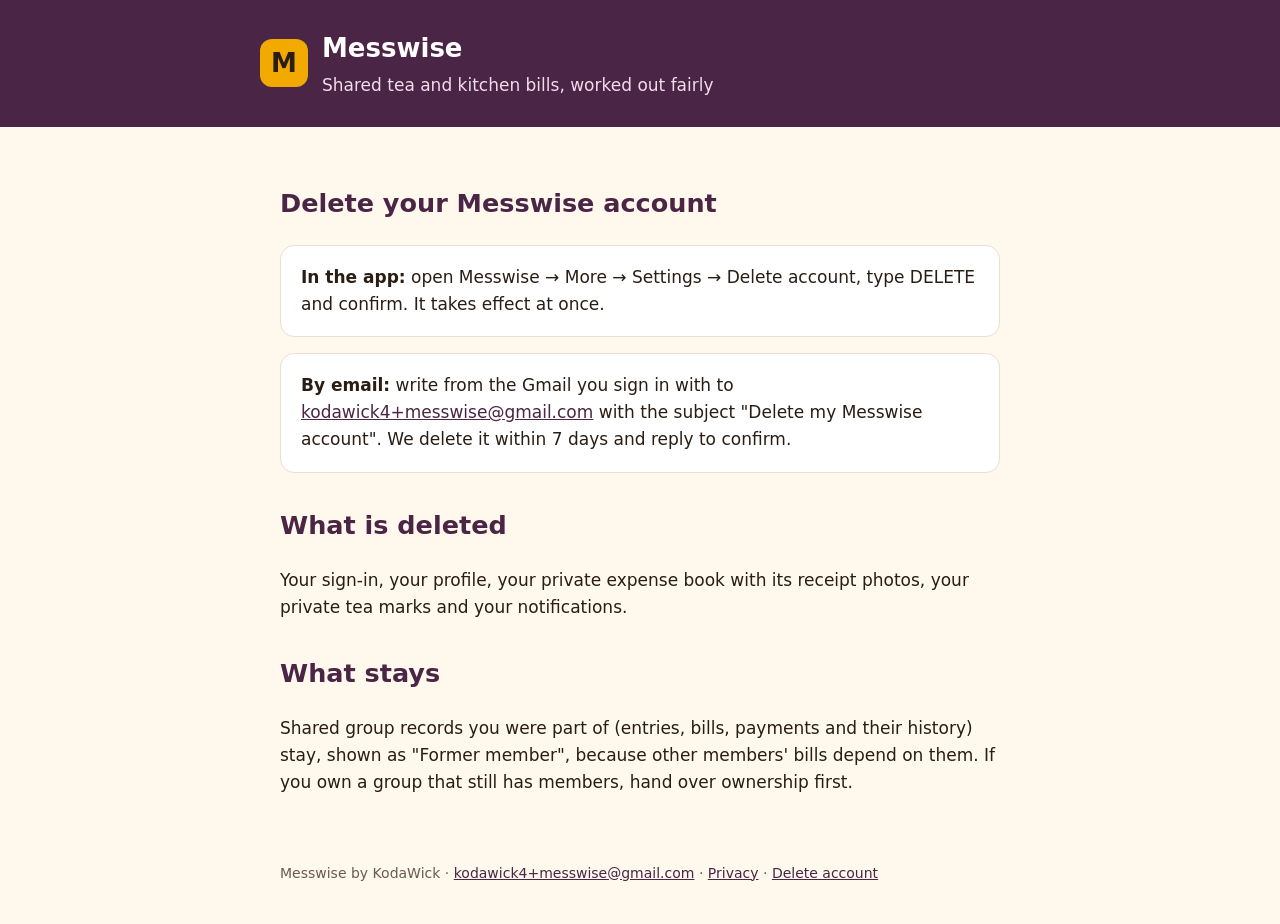
==== site/delete-account.html @ d35a5787 "Messwise 1.0.0: Android app, Supabase backend, reports, site and store assets Co-Authored-By: Claude" ====
<!doctype html><html lang="en"><head><meta charset="utf-8"><meta name="viewport" content="width=device-width,initial-scale=1"><link rel="stylesheet" href="style.css"><title>Delete your Messwise account</title></head><body><header><div class="w"><div class="mark">M</div><div><h1>Messwise</h1><p>Shared tea and kitchen bills, worked out fairly</p></div></div></header><main>
<h2>Delete your Messwise account</h2>
<div class="card"><strong>In the app:</strong> open Messwise → More → Settings → Delete account, type DELETE and confirm. It takes effect at once.</div>
<div class="card"><strong>By email:</strong> write from the Gmail you sign in with to <a href="mailto:kodawick4+messwise@gmail.com?subject=Delete%20my%20Messwise%20account">kodawick4+messwise@gmail.com</a> with the subject "Delete my Messwise account". We delete it within 7 days and reply to confirm.</div>
<h2>What is deleted</h2><p>Your sign-in, your profile, your private expense book with its receipt photos, your private tea marks and your notifications.</p>
<h2>What stays</h2><p>Shared group records you were part of (entries, bills, payments and their history) stay, shown as "Former member", because other members' bills depend on them. If you own a group that still has members, hand over ownership first.</p></main><footer>Messwise by KodaWick · <a href="mailto:kodawick4+messwise@gmail.com">kodawick4+messwise@gmail.com</a> · <a href="privacy.html">Privacy</a> · <a href="delete-account.html">Delete account</a></footer></body></html>
---- site/style.css ----
:root{--aub:#4A2545;--tur:#F2A900;--ink:#2A1D14;--muted:#6B5B4E;--cream:#FFF8EC;--line:#E9DFD3}
*{box-sizing:border-box}body{margin:0;font:17px/1.6 system-ui,-apple-system,"Segoe UI",Roboto,sans-serif;color:var(--ink);background:var(--cream)}
header{background:var(--aub);color:#fff;padding:28px 20px}header .w{max-width:760px;margin:auto;display:flex;gap:14px;align-items:center}
.mark{width:48px;height:48px;border-radius:12px;background:var(--tur);color:var(--ink);font-weight:800;font-size:26px;display:grid;place-items:center}
h1{margin:0;font-size:26px}header p{margin:2px 0 0;color:#F1DCEC}
main{max-width:760px;margin:auto;padding:24px 20px 48px}h2{color:var(--aub);margin-top:32px}
a{color:var(--aub)}.card{background:#fff;border:1px solid var(--line);border-radius:14px;padding:18px 20px;margin:16px 0}
footer{max-width:760px;margin:auto;padding:0 20px 40px;color:var(--muted);font-size:14px}
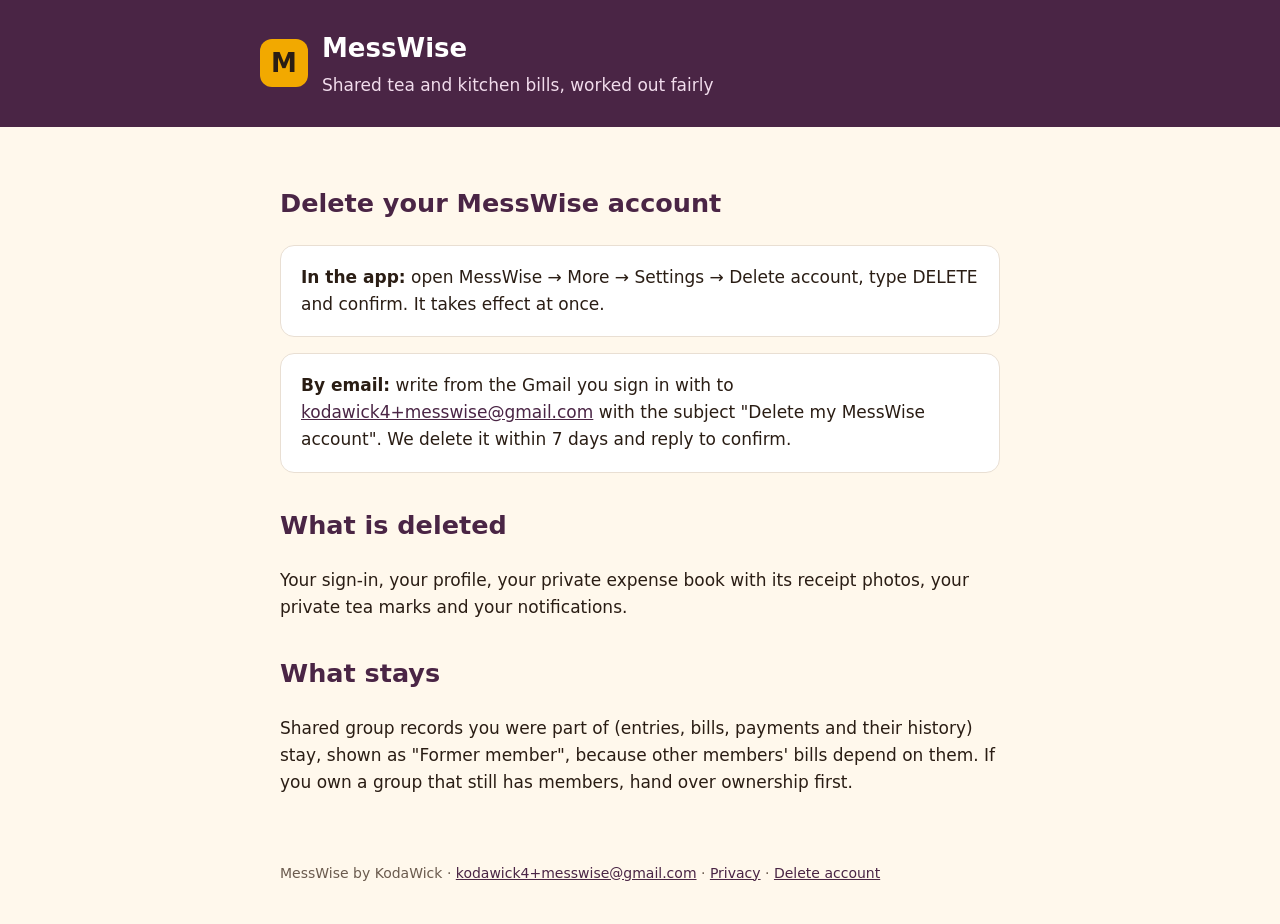
==== commit c0c00520: "Name shown as MessWise; plain steam logo and banner with no figures; tea rate wording Co-Authored-By" ====
--- a/site/delete-account.html
+++ b/site/delete-account.html
@@ -1,6 +1,6 @@
-<!doctype html><html lang="en"><head><meta charset="utf-8"><meta name="viewport" content="width=device-width,initial-scale=1"><link rel="stylesheet" href="style.css"><title>Delete your Messwise account</title></head><body><header><div class="w"><div class="mark">M</div><div><h1>Messwise</h1><p>Shared tea and kitchen bills, worked out fairly</p></div></div></header><main>
-<h2>Delete your Messwise account</h2>
-<div class="card"><strong>In the app:</strong> open Messwise → More → Settings → Delete account, type DELETE and confirm. It takes effect at once.</div>
-<div class="card"><strong>By email:</strong> write from the Gmail you sign in with to <a href="mailto:kodawick4+messwise@gmail.com?subject=Delete%20my%20Messwise%20account">kodawick4+messwise@gmail.com</a> with the subject "Delete my Messwise account". We delete it within 7 days and reply to confirm.</div>
+<!doctype html><html lang="en"><head><meta charset="utf-8"><meta name="viewport" content="width=device-width,initial-scale=1"><link rel="stylesheet" href="style.css"><title>Delete your MessWise account</title></head><body><header><div class="w"><div class="mark">M</div><div><h1>MessWise</h1><p>Shared tea and kitchen bills, worked out fairly</p></div></div></header><main>
+<h2>Delete your MessWise account</h2>
+<div class="card"><strong>In the app:</strong> open MessWise → More → Settings → Delete account, type DELETE and confirm. It takes effect at once.</div>
+<div class="card"><strong>By email:</strong> write from the Gmail you sign in with to <a href="mailto:kodawick4+messwise@gmail.com?subject=Delete%20my%20MessWise%20account">kodawick4+messwise@gmail.com</a> with the subject "Delete my MessWise account". We delete it within 7 days and reply to confirm.</div>
 <h2>What is deleted</h2><p>Your sign-in, your profile, your private expense book with its receipt photos, your private tea marks and your notifications.</p>
-<h2>What stays</h2><p>Shared group records you were part of (entries, bills, payments and their history) stay, shown as "Former member", because other members' bills depend on them. If you own a group that still has members, hand over ownership first.</p></main><footer>Messwise by KodaWick · <a href="mailto:kodawick4+messwise@gmail.com">kodawick4+messwise@gmail.com</a> · <a href="privacy.html">Privacy</a> · <a href="delete-account.html">Delete account</a></footer></body></html>
+<h2>What stays</h2><p>Shared group records you were part of (entries, bills, payments and their history) stay, shown as "Former member", because other members' bills depend on them. If you own a group that still has members, hand over ownership first.</p></main><footer>MessWise by KodaWick · <a href="mailto:kodawick4+messwise@gmail.com">kodawick4+messwise@gmail.com</a> · <a href="privacy.html">Privacy</a> · <a href="delete-account.html">Delete account</a></footer></body></html>
